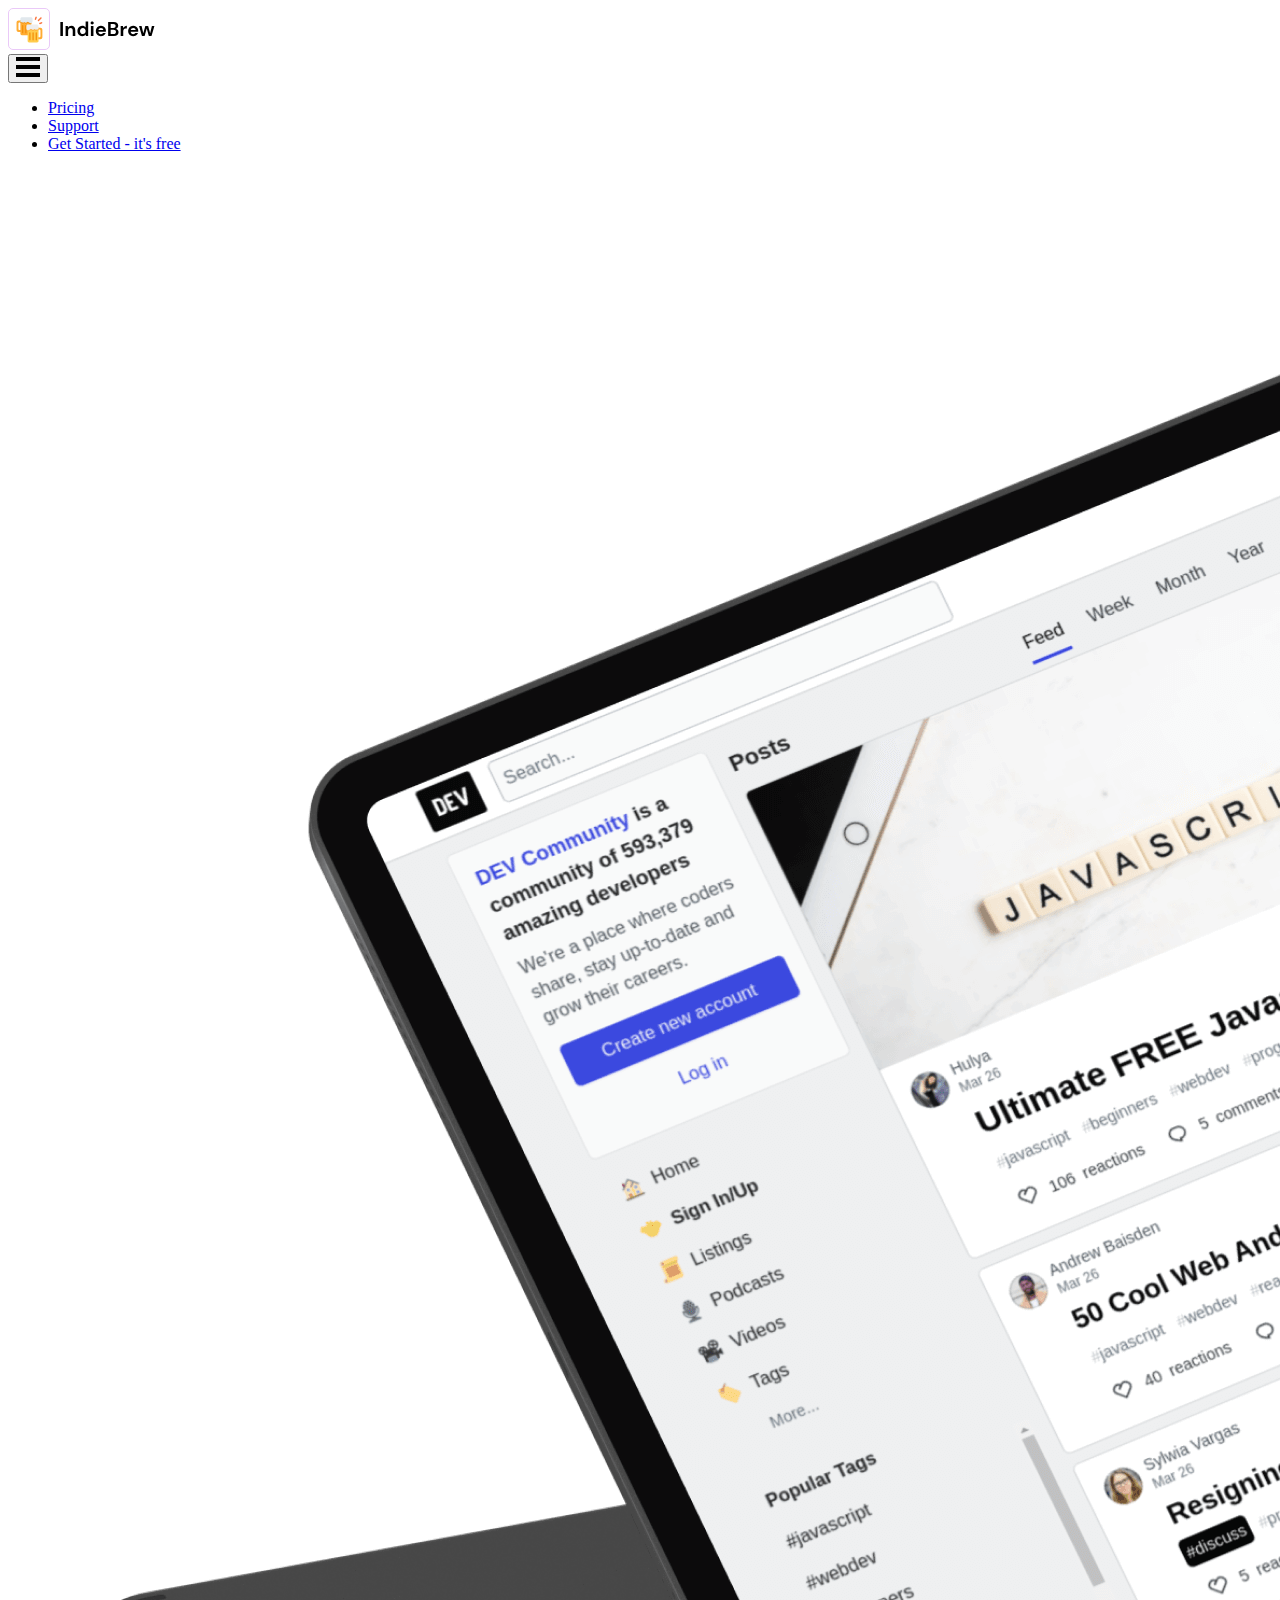
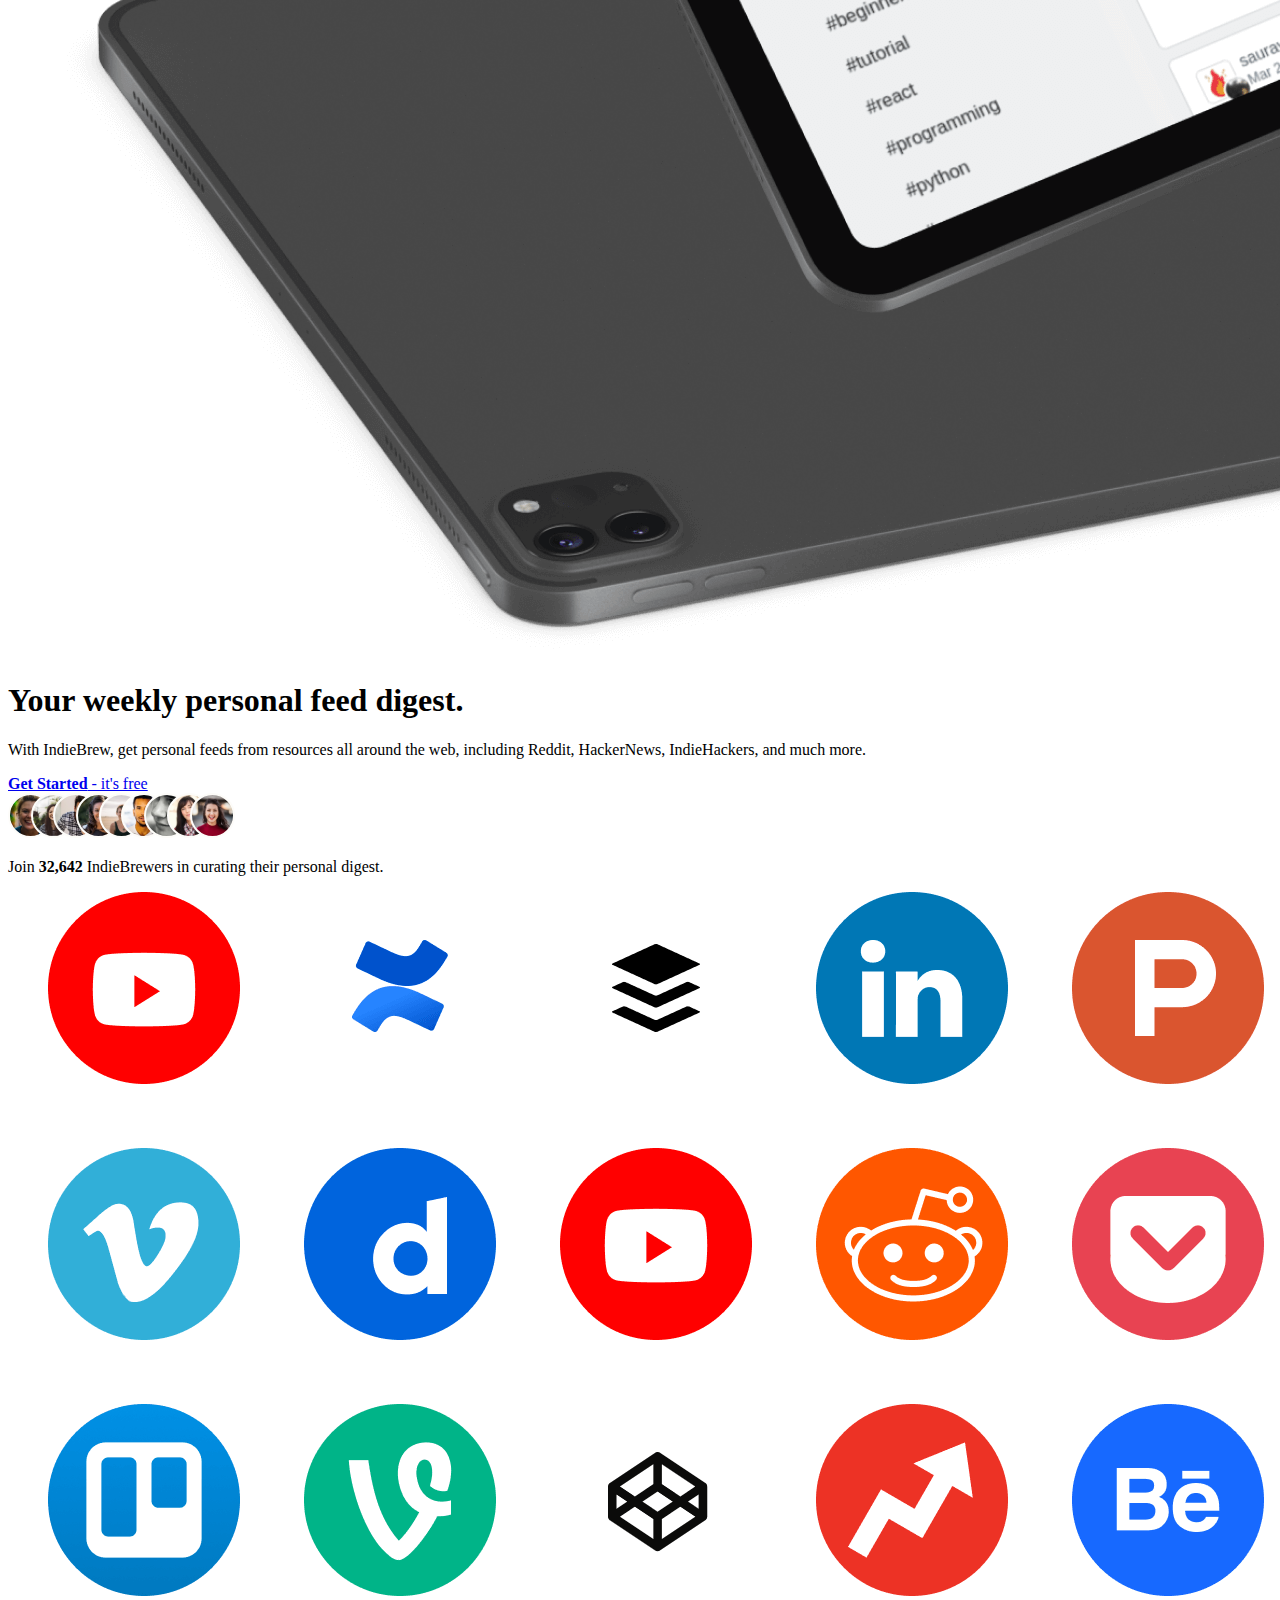
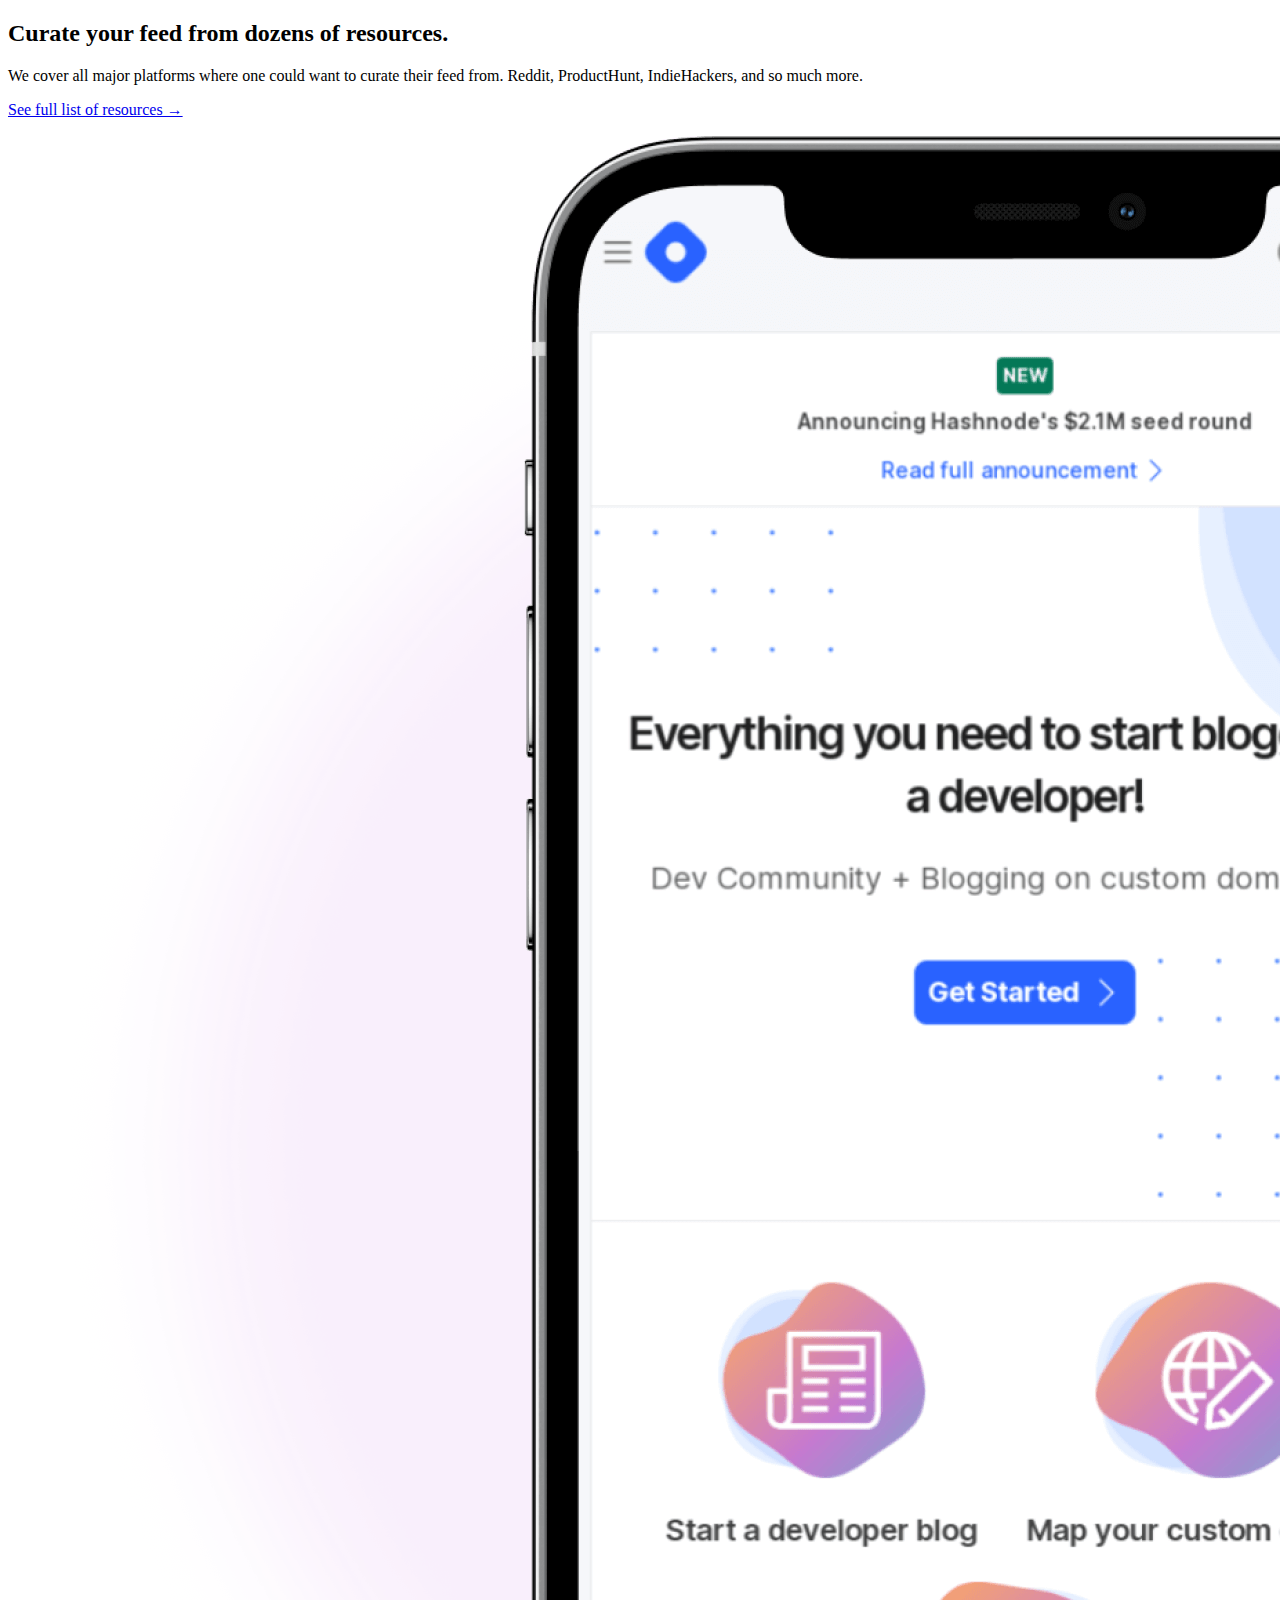
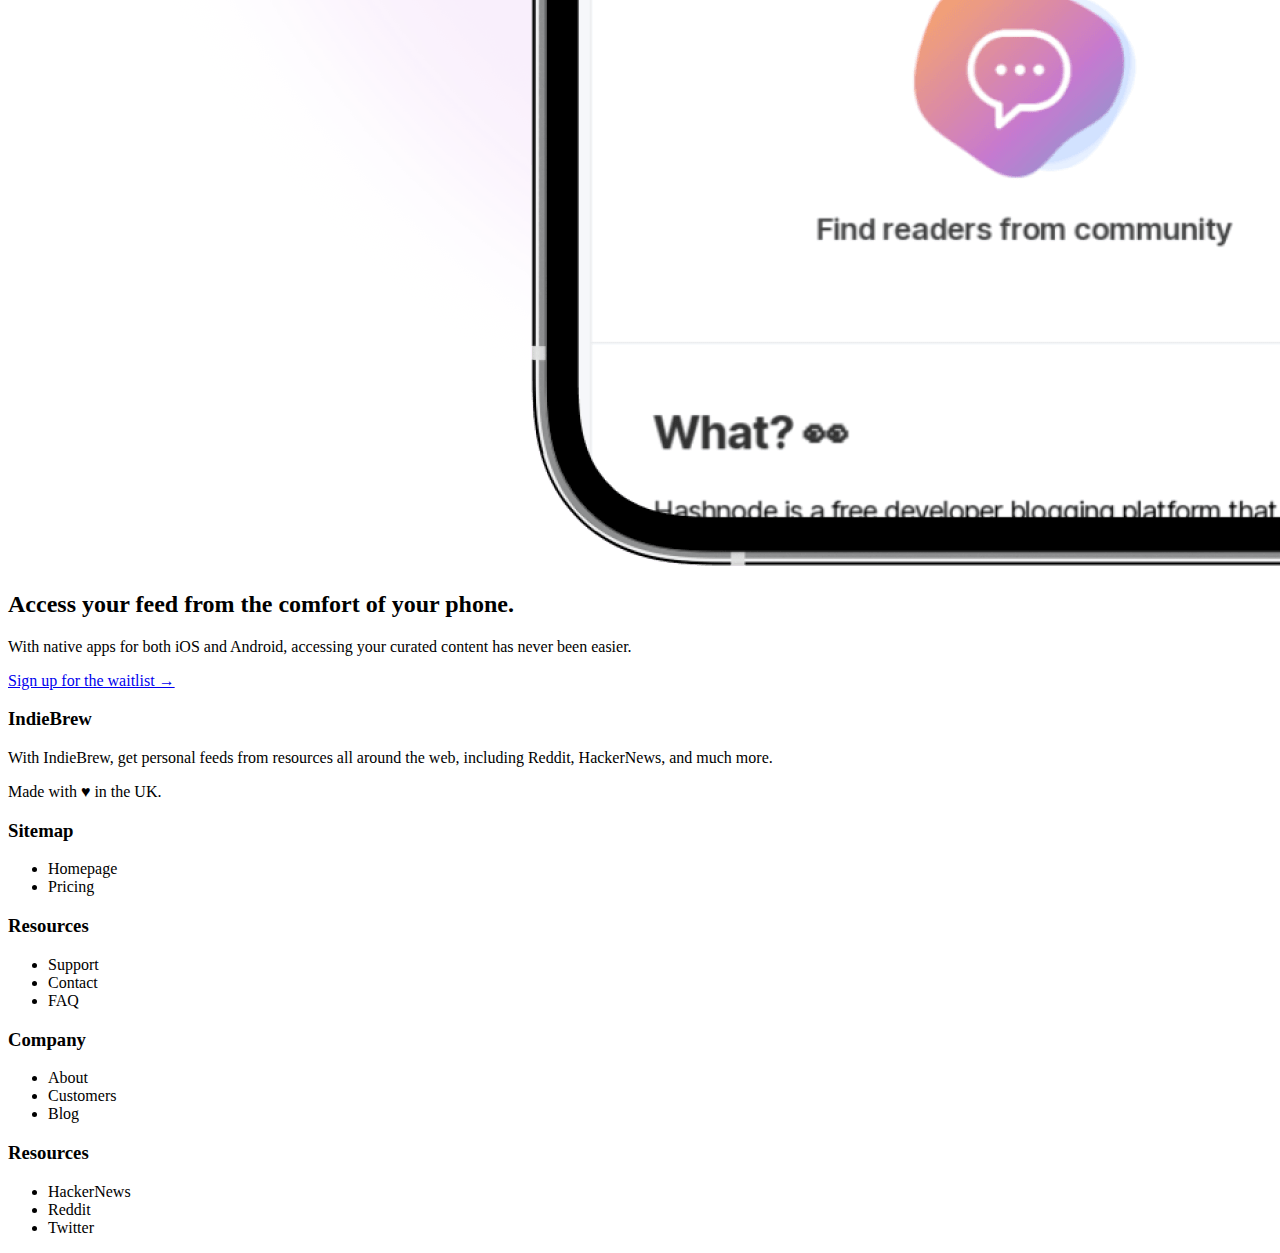
==== index.html @ 9e7b3b4a "Fixed markup typo" ====
<!DOCTYPE html>
<html lang="en">
<head>
    <meta charset="UTF-8">

    <title>Codewell | Spense landing page</title>

    <link rel="stylesheet" href="styles/styles.css">
</head>

<body>
<div class="container">
<header class="header">
<div class="header__container p-container">
    <div class="header__flex-container">
        <div class="header__logo">
            <a class="header__logo-link" href="index.html">
                <img class="header__logo-svg" src="Assets/Logo.svg" alt="IndieBrew logo">
            </a>
        </div>

        <div class="header__hamburger">
            <button class="header__hamburger-btn">
                <img class="header__hamburger-img" src="Assets/Hamburger Menu.svg" alt="Hamburger Menu icon">
            </button>
        </div>
    </div>

    <nav class="nav hidden">
        <ul class="nav__list">
            <li class="nav__item">
                <a class="nav__link" href="#">Pricing</a>
            </li>

            <li class="nav__item">
                <a class="nav__link" href="#">Support</a>
            </li>

            <li class="nav__item">
                <a class="nav__link nav__link--purple" href="#">Get Started - it's free</a>
            </li>
        </ul>
    </nav>
</div>
</header>

<main class="main">
<div class="main__container">
    <section class="intro">
        <div class="intro__container p-container">
            <figure  class="intro__img-container">
                <img class="intro__img" src="Assets/Feed Mockup.png" alt="A tilted tablet showing a news feed">
            </figure>

            <div class="intro__text-content">
                <h1 class="intro__title">
                    Your weekly personal feed digest.
                </h1>

                <p class="intro__description">
                    With IndieBrew, get personal feeds from resources all around the web, including Reddit, HackerNews, IndieHackers, and much more.
                </p>

                <div class="intro__link-container">
                    <a class="intro__link" href="#"><strong>Get Started</strong> - it's free</a>
                </div>

                <div class="intro__users-container">
                    <img class="intro__user-avatars" src="Assets/User Avatars.svg" alt="A number of user avatars overlapping each other">
                </div>

                <p class="intro__user-count">
                    Join <span class="intro__number"><strong>32,642</strong></span> IndieBrewers in curating their personal digest.
                </p>
            </div>
        </div>
    </section>

    <section class="features">
        <div class="features__container p-container">
            <div class="feature__resources-container">          
                <figure class="feature__social">
                    <img class="features__social-icons" src="Assets/Social Media Icons.png">
                </figure>

                <div class="feature__resources">
                    <h2 class="feature__title">
                        Curate your feed from dozens of resources.
                    </h2>

                    <p class="feature__description">
                        We cover all major platforms where one could want to curate their feed from. Reddit, ProductHunt, IndieHackers, and so much more.
                    </p>

                    <p class="feature__link-container"><a class="feature__link" href="#">See full list of resources →</a></p>
                </div>
            </div>

            <!-- Insert second grid element here -->

            <div class="feature__resources-container">          
                <figure class="feature__phone">
                    <img class="feature__phone-mockup" src="Assets/Phone Mockup.png">
                </figure>

                <div class="feature__access">
                    <h2 class="feature__title">
                        Access your feed from the comfort of your phone.
                    </h2>

                    <p class="feature__description">
                        With native apps for both iOS and Android, accessing your curated content has never been easier.
                    </p>

                    <p class="feature__link-container"><a class="feature__link" href="#">Sign up for the waitlist →</a></p>
                </div>
            </div>
        </div>
    </section>
</div>
</main>

<footer class="footer">
<div class="footer__container">
    <div class="footer__company">
        <h3 class="footer__title">
            IndieBrew
        </h3>

        <p class="footer__description">
            With IndieBrew, get personal feeds from resources all around the web, including Reddit, HackerNews, and much more.
        </p>

        <p class="footer__description">
            Made with ♥ in the UK.
        </p>
    </div>

    <nav class="footer__nav">
        <div class="footer__list">
            <h3 class="footer__list-title">
                Sitemap
            </h3>

            <ul class="footer__ul">
                <li class="footer__list-item">Homepage</li>
                <li class="footer__list-item">Pricing</li>
            </ul>
        </div>

        <div class="footer__list">
            <h3 class="footer__list-title">
                Resources
            </h3>

            <ul class="footer__ul">
                <li class="footer__list-item">Support</li>
                <li class="footer__list-item">Contact</li>
                <li class="footer__list-item">FAQ</li>
            </ul>
        </div>

        <div class="footer__list">
            <h3 class="footer__list-title">
                Company
            </h3>

            <ul class="footer__ul">
                <li class="footer__list-item">About</li>
                <li class="footer__list-item">Customers</li>
                <li class="footer__list-item">Blog</li>
            </ul>
        </div>

        <div class="footer__list">
            <h3 class="footer__list-title">
                Resources
            </h3>

            <ul class="footer__ul">
                <li class="footer__list-item">HackerNews</li>
                <li class="footer__list-item">Reddit</li>
                <li class="footer__list-item">Twitter</li>
            </ul>
        </div>
    </nav>
</div>
</footer>
</div>    
</body>
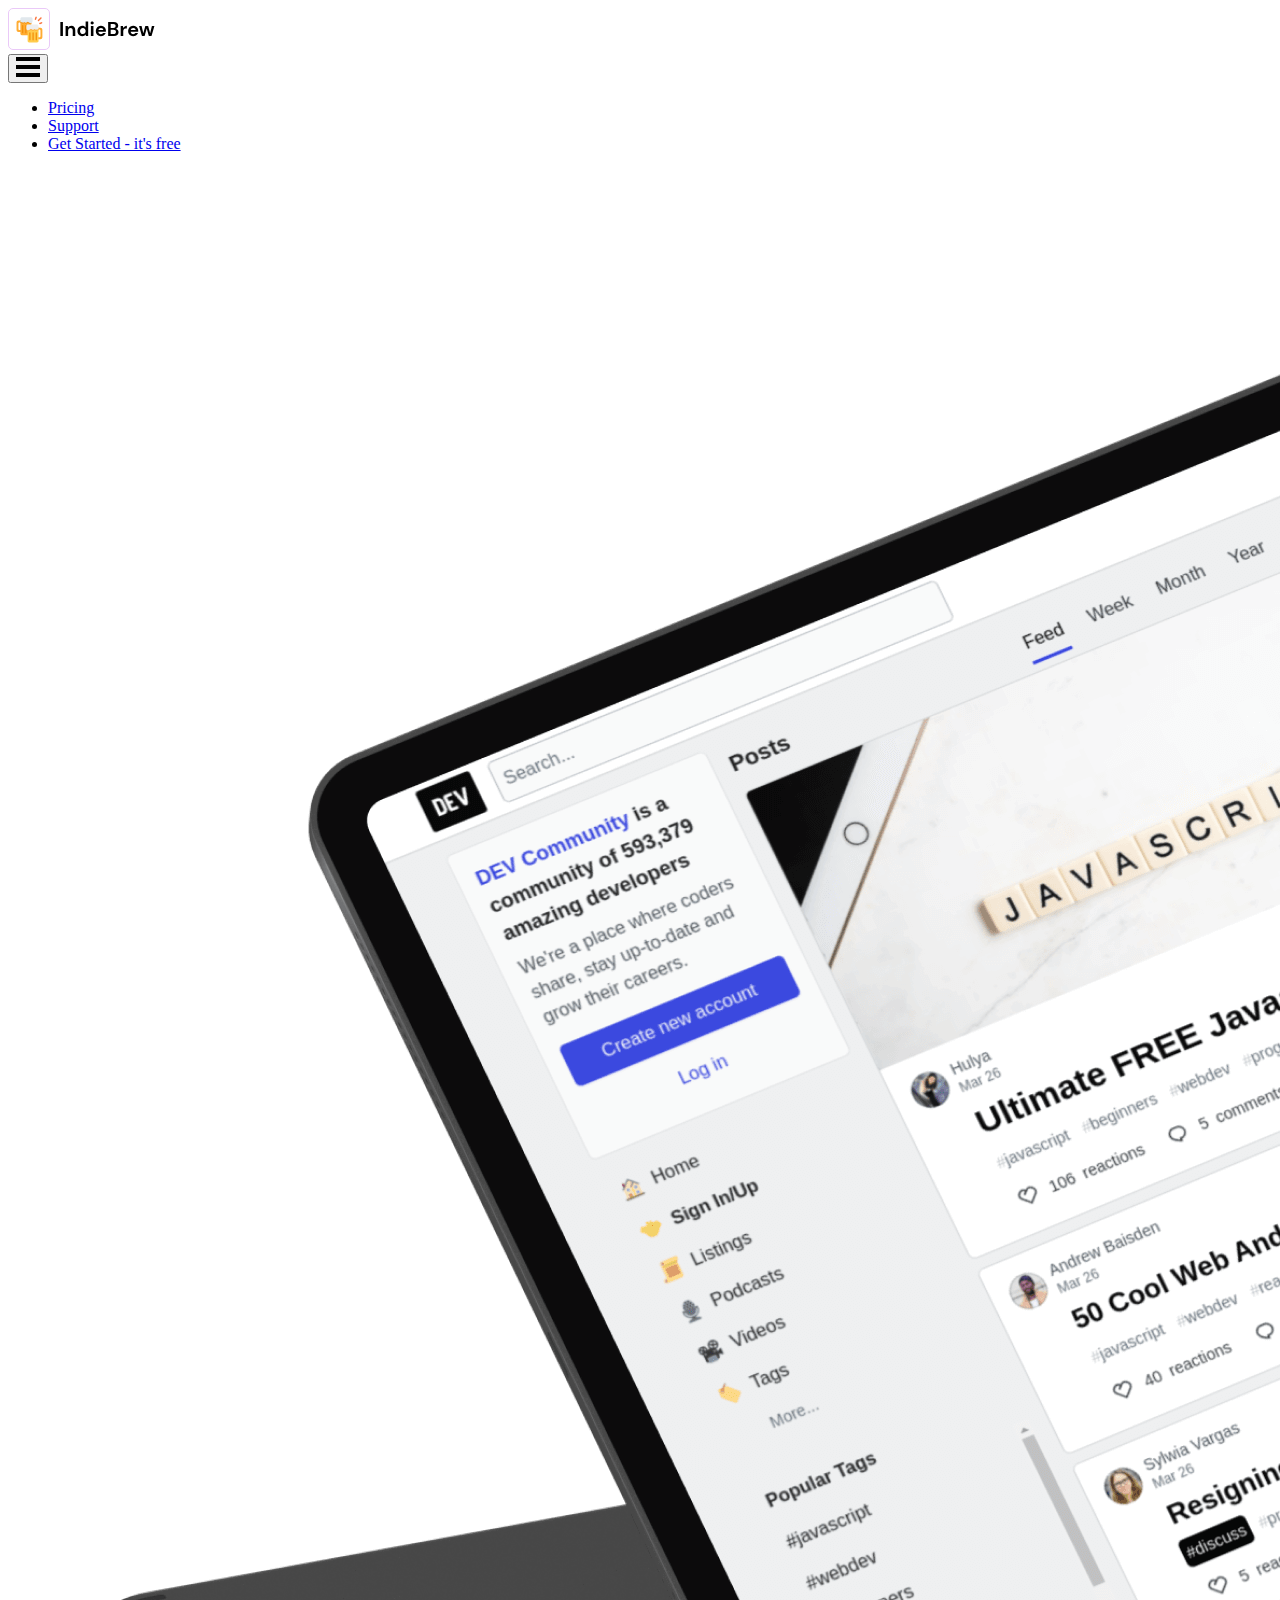
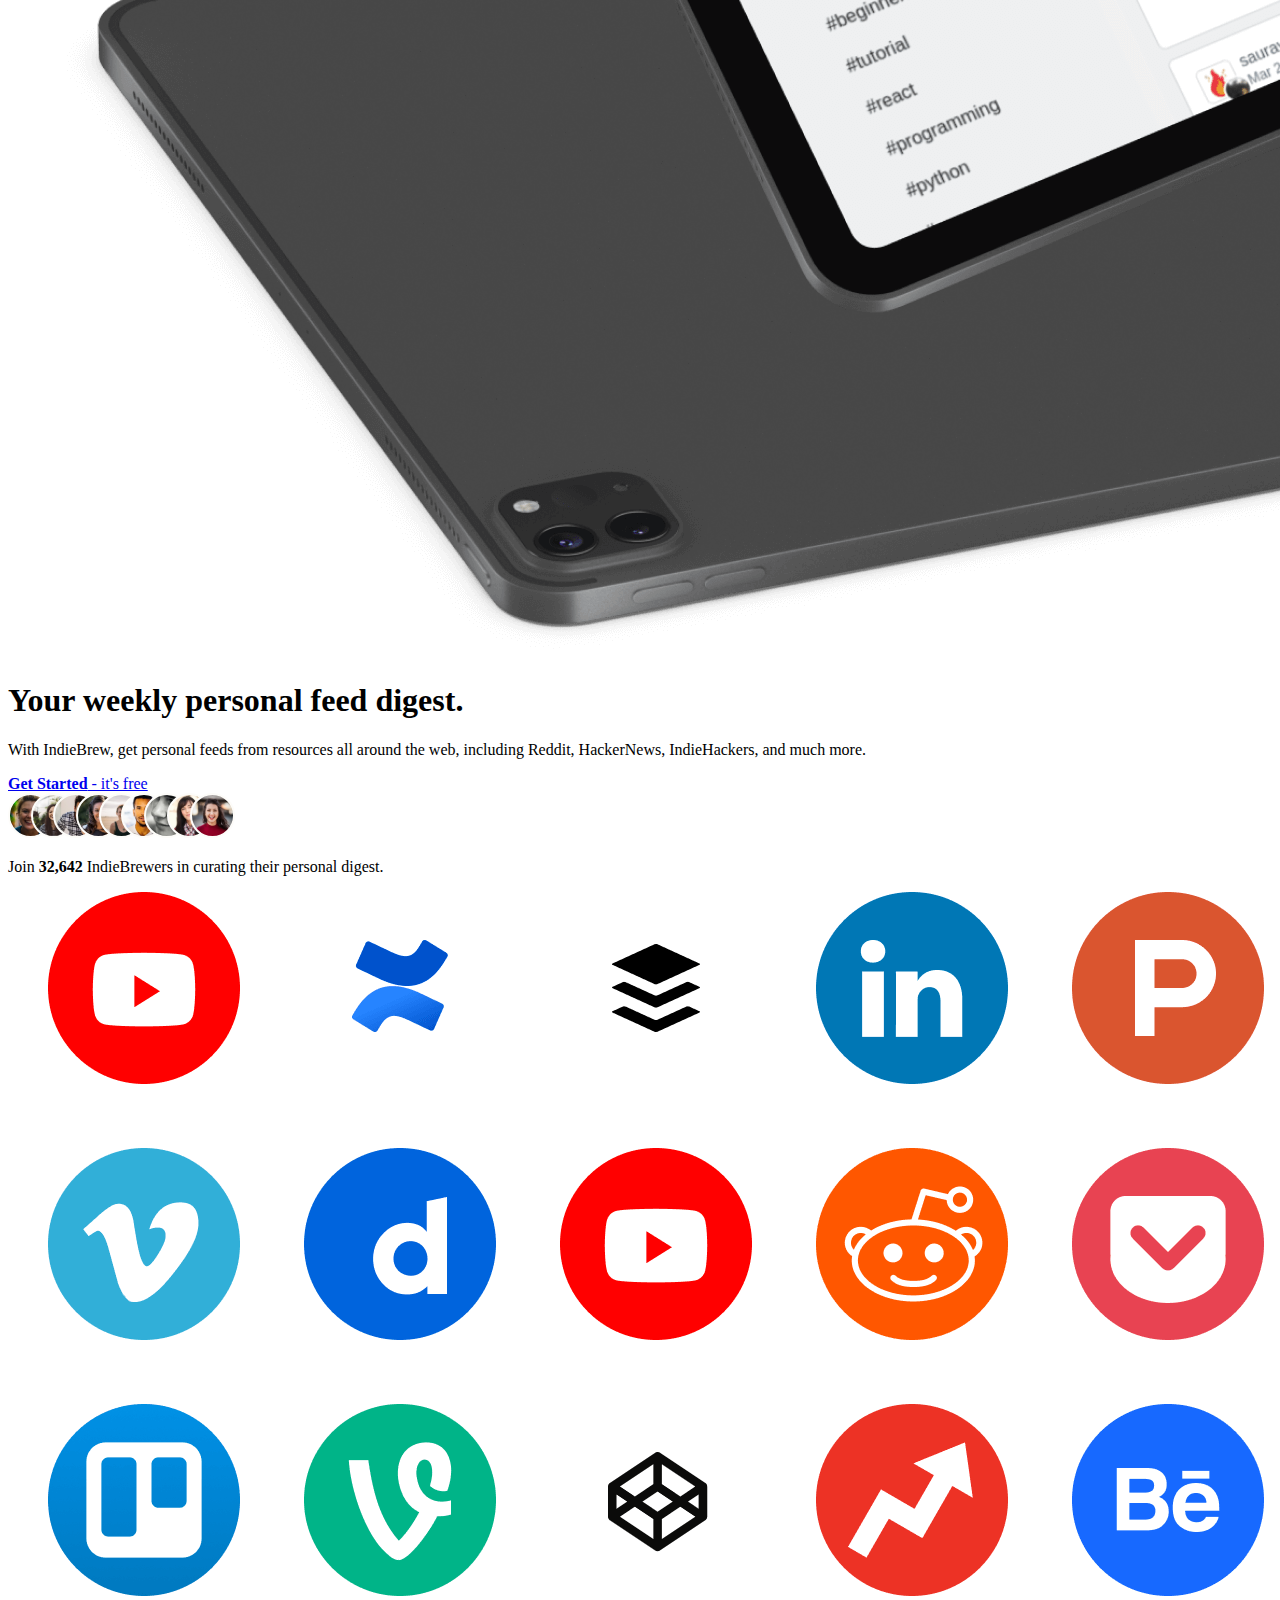
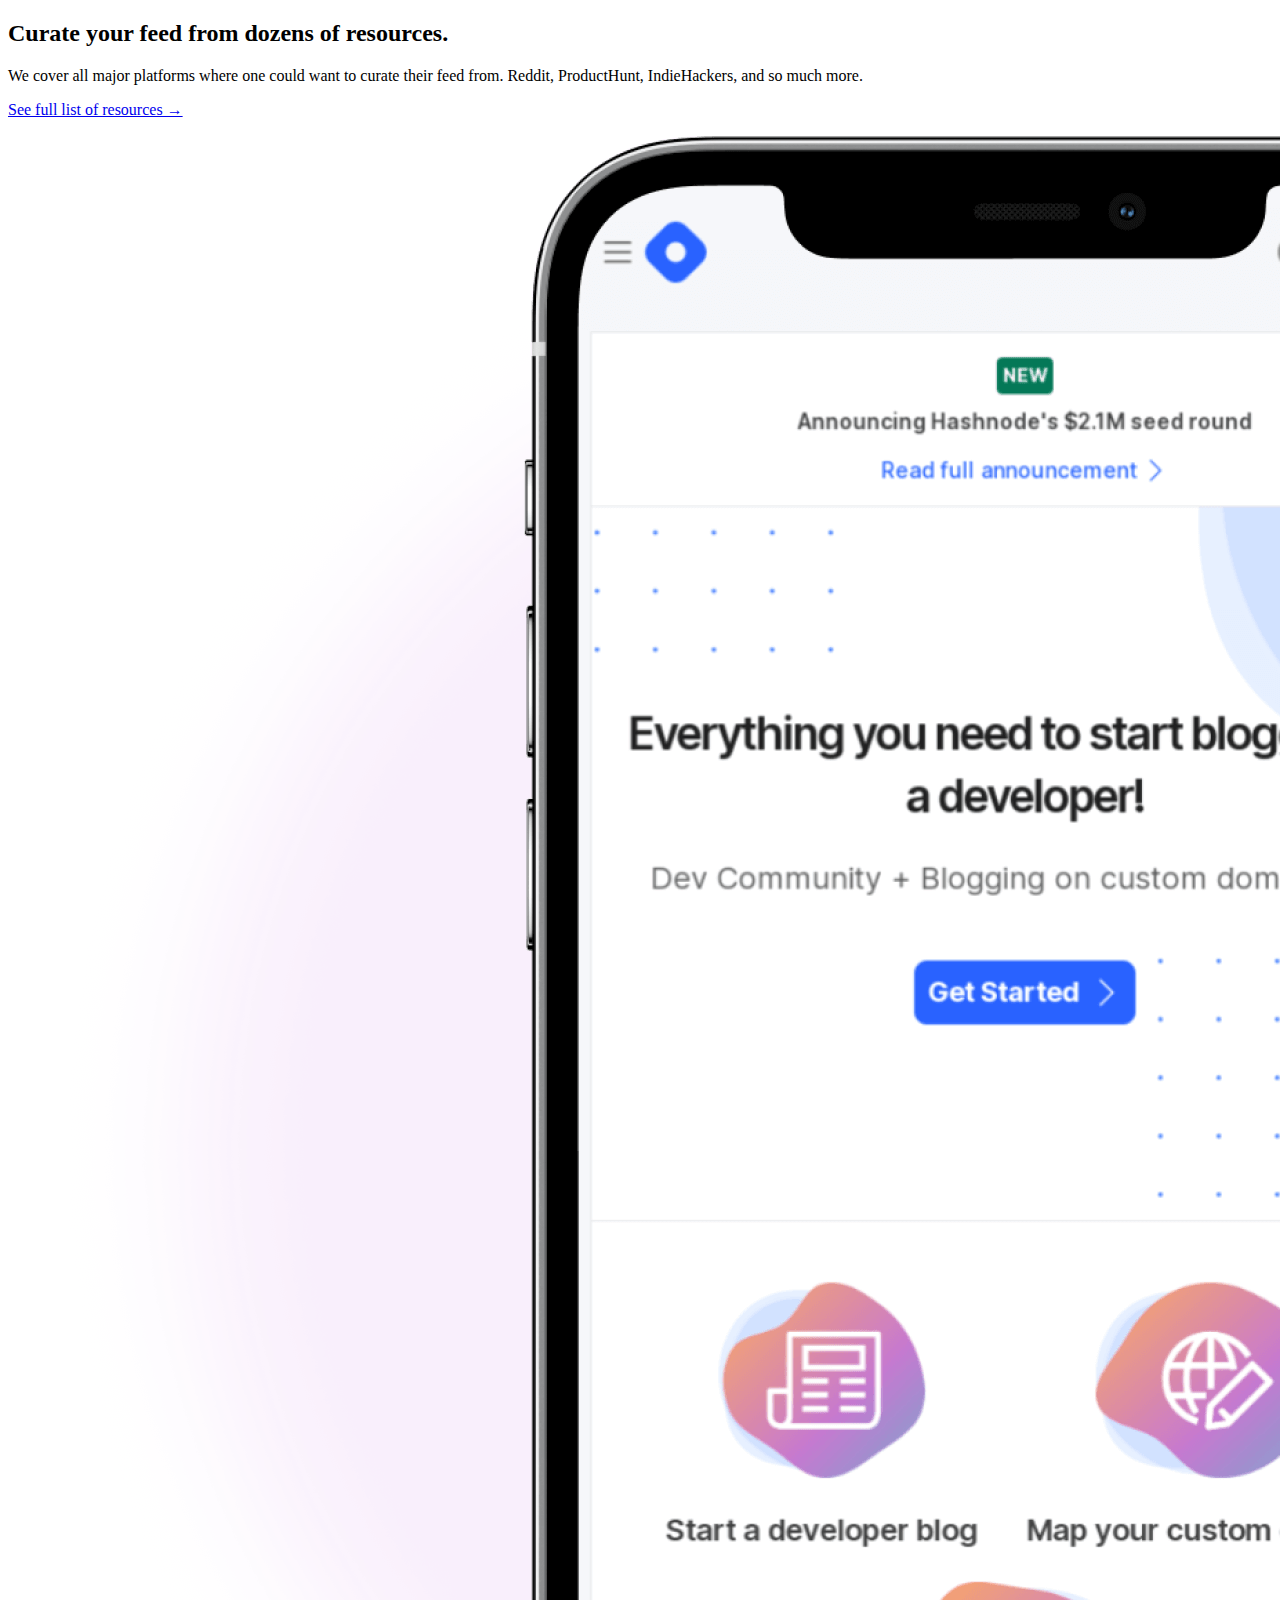
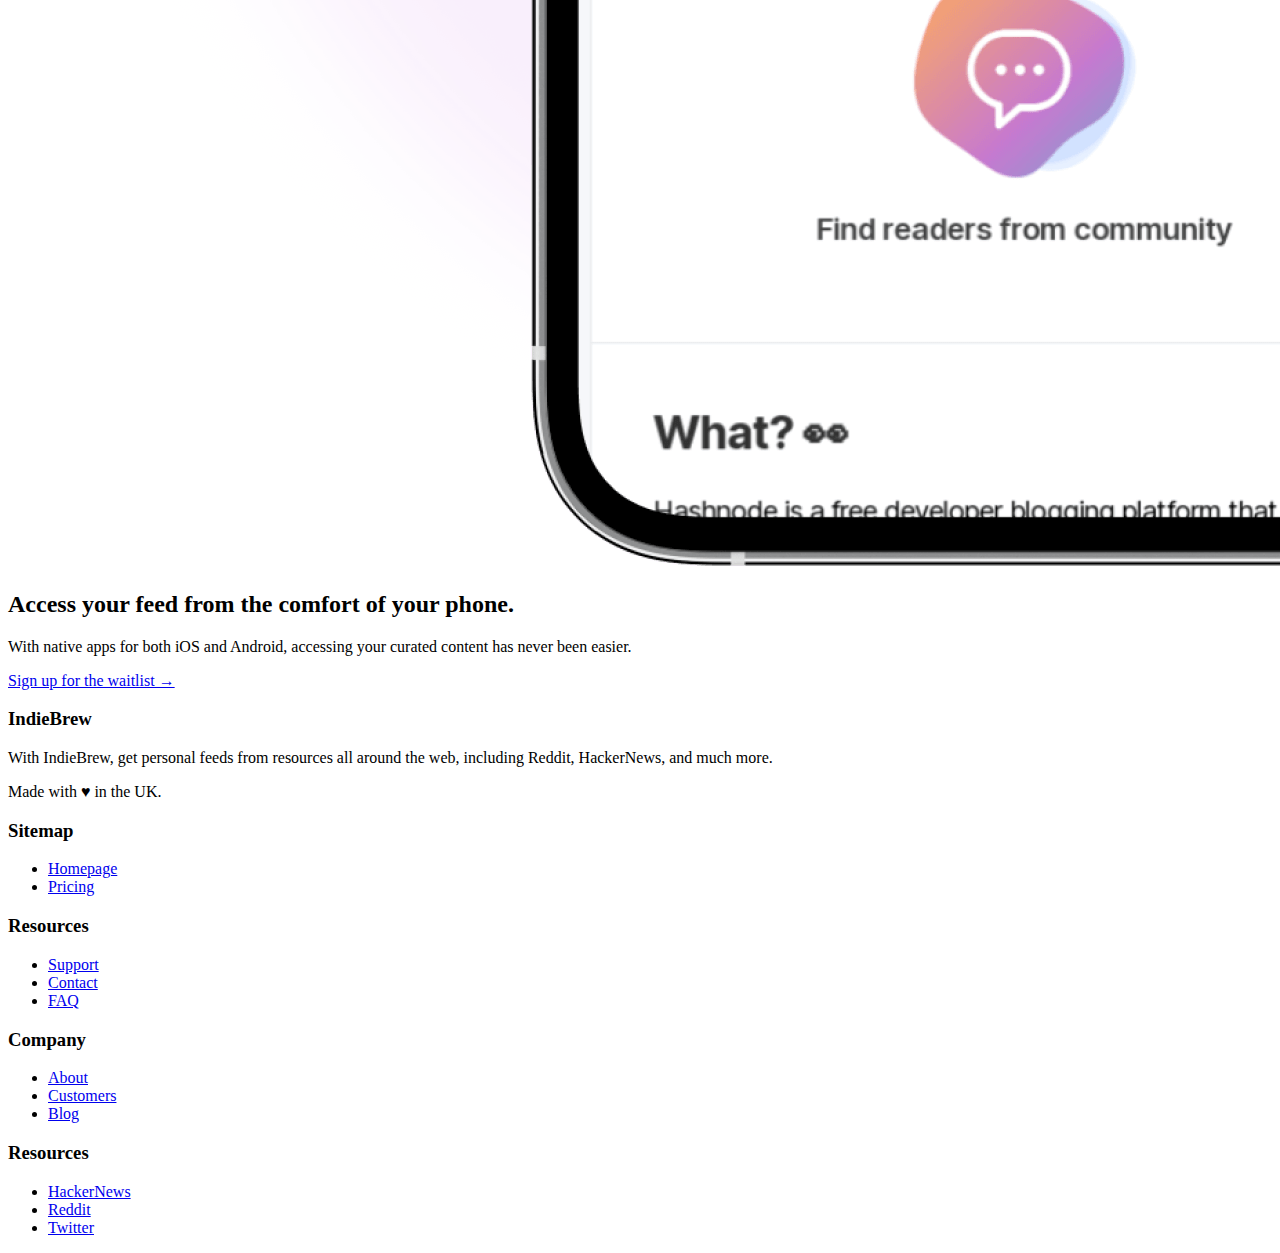
==== commit f25498ac: "Added footer links" ====
--- a/index.html
+++ b/index.html
@@ -26,7 +26,7 @@
         </div>
     </div>
 
-    <nav class="nav hidden">
+    <nav class="nav">
         <ul class="nav__list">
             <li class="nav__item">
                 <a class="nav__link" href="#">Pricing</a>
@@ -78,7 +78,7 @@
 
     <section class="features">
         <div class="features__container p-container">
-            <div class="feature__resources-container">          
+            <div class="feature__social-container">          
                 <figure class="feature__social">
                     <img class="features__social-icons" src="Assets/Social Media Icons.png">
                 </figure>
@@ -121,7 +121,7 @@
 </main>
 
 <footer class="footer">
-<div class="footer__container">
+<div class="footer__container p-container">
     <div class="footer__company">
         <h3 class="footer__title">
             IndieBrew
@@ -143,8 +143,8 @@
             </h3>
 
             <ul class="footer__ul">
-                <li class="footer__list-item">Homepage</li>
-                <li class="footer__list-item">Pricing</li>
+                <li class="footer__list-item"><a class="footer__list-link" href="#">Homepage</a></li>
+                <li class="footer__list-item"><a class="footer__list-link" href="#">Pricing</a></li>
             </ul>
         </div>
 
@@ -154,9 +154,9 @@
             </h3>
 
             <ul class="footer__ul">
-                <li class="footer__list-item">Support</li>
-                <li class="footer__list-item">Contact</li>
-                <li class="footer__list-item">FAQ</li>
+                <li class="footer__list-item"><a class="footer__list-link" href="#">Support</a></li>
+                <li class="footer__list-item"><a class="footer__list-link" href="#">Contact</a></li>
+                <li class="footer__list-item"><a class="footer__list-link" href="#">FAQ</a></li>
             </ul>
         </div>
 
@@ -166,9 +166,9 @@
             </h3>
 
             <ul class="footer__ul">
-                <li class="footer__list-item">About</li>
-                <li class="footer__list-item">Customers</li>
-                <li class="footer__list-item">Blog</li>
+                <li class="footer__list-item"><a class="footer__list-link" href="#">About</a></li>
+                <li class="footer__list-item"><a class="footer__list-link" href="#">Customers</a></li>
+                <li class="footer__list-item"><a class="footer__list-link" href="#">Blog</a></li>
             </ul>
         </div>
 
@@ -178,9 +178,9 @@
             </h3>
 
             <ul class="footer__ul">
-                <li class="footer__list-item">HackerNews</li>
-                <li class="footer__list-item">Reddit</li>
-                <li class="footer__list-item">Twitter</li>
+                <li class="footer__list-item"><a class="footer__list-link" href="#">HackerNews</a></li>
+                <li class="footer__list-item"><a class="footer__list-link" href="#">Reddit</a></li>
+                <li class="footer__list-item"><a class="footer__list-link" href="#">Twitter</a></li>
             </ul>
         </div>
     </nav>
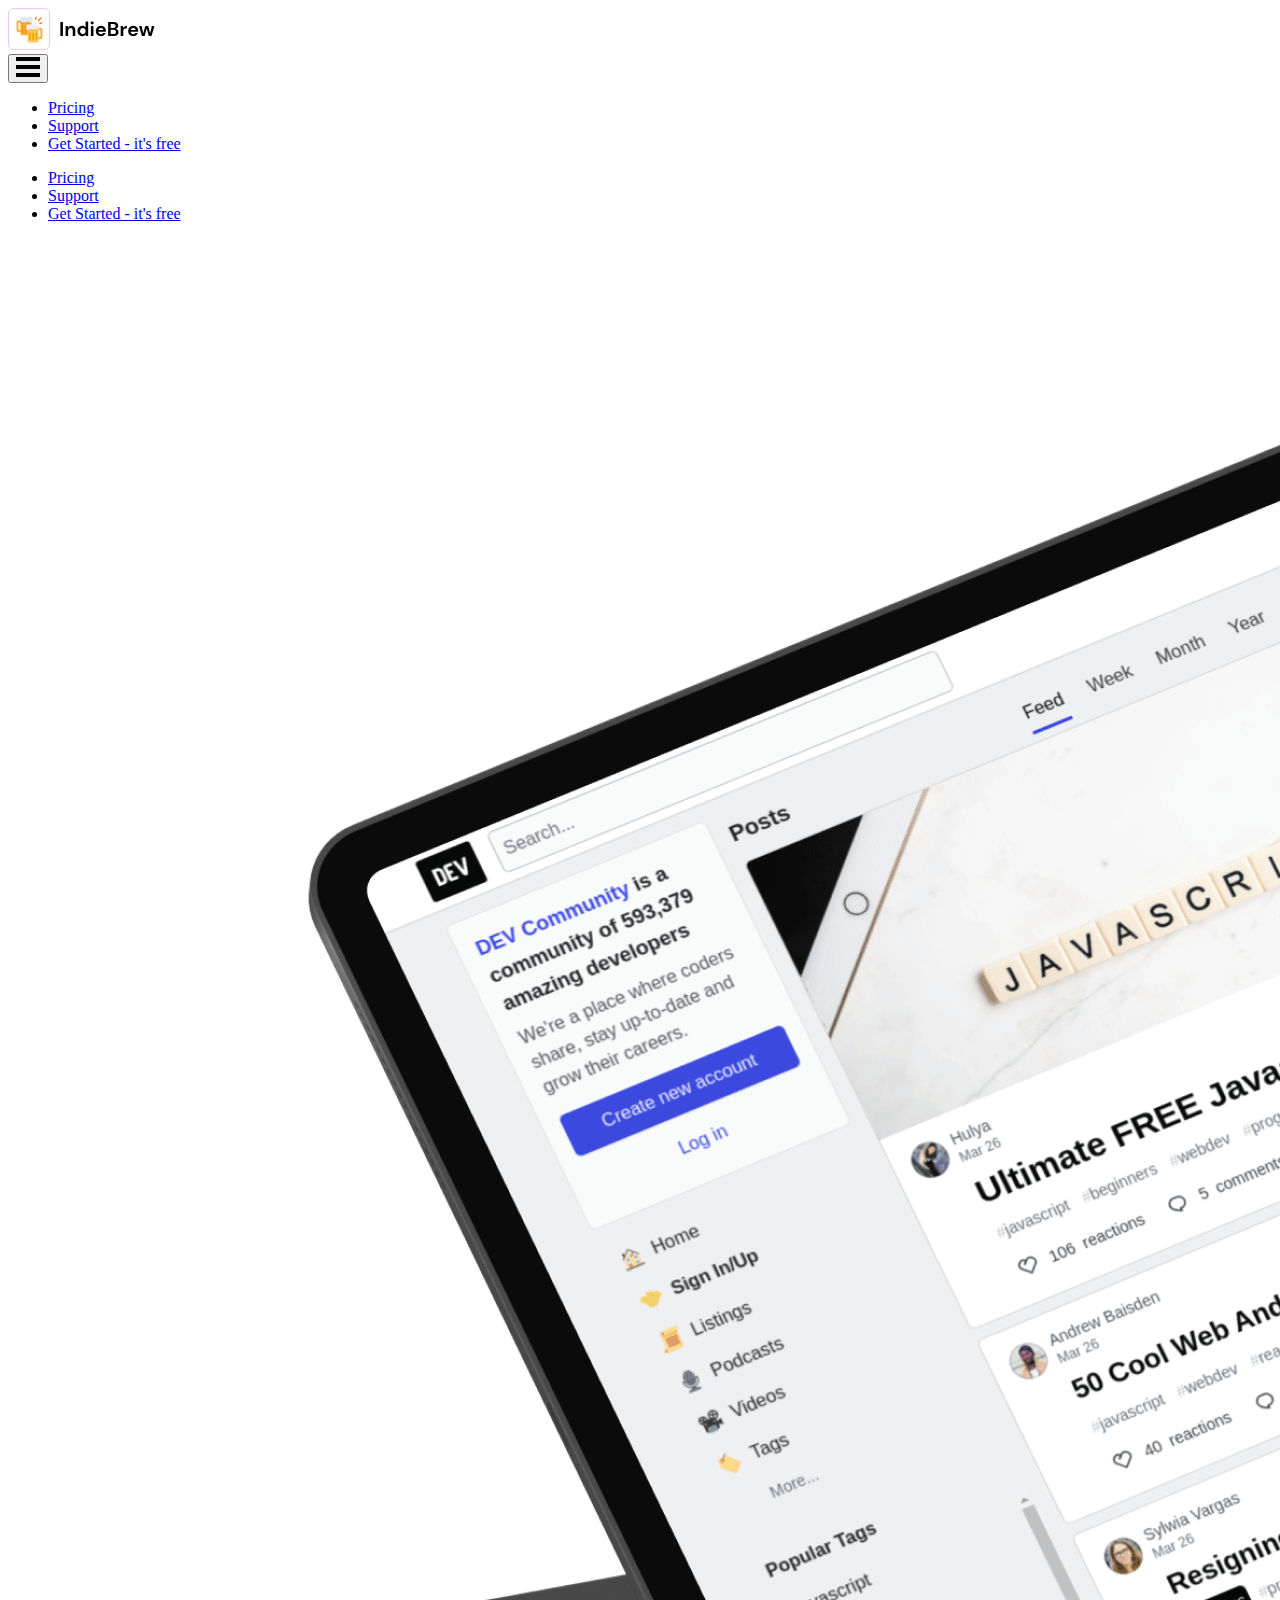
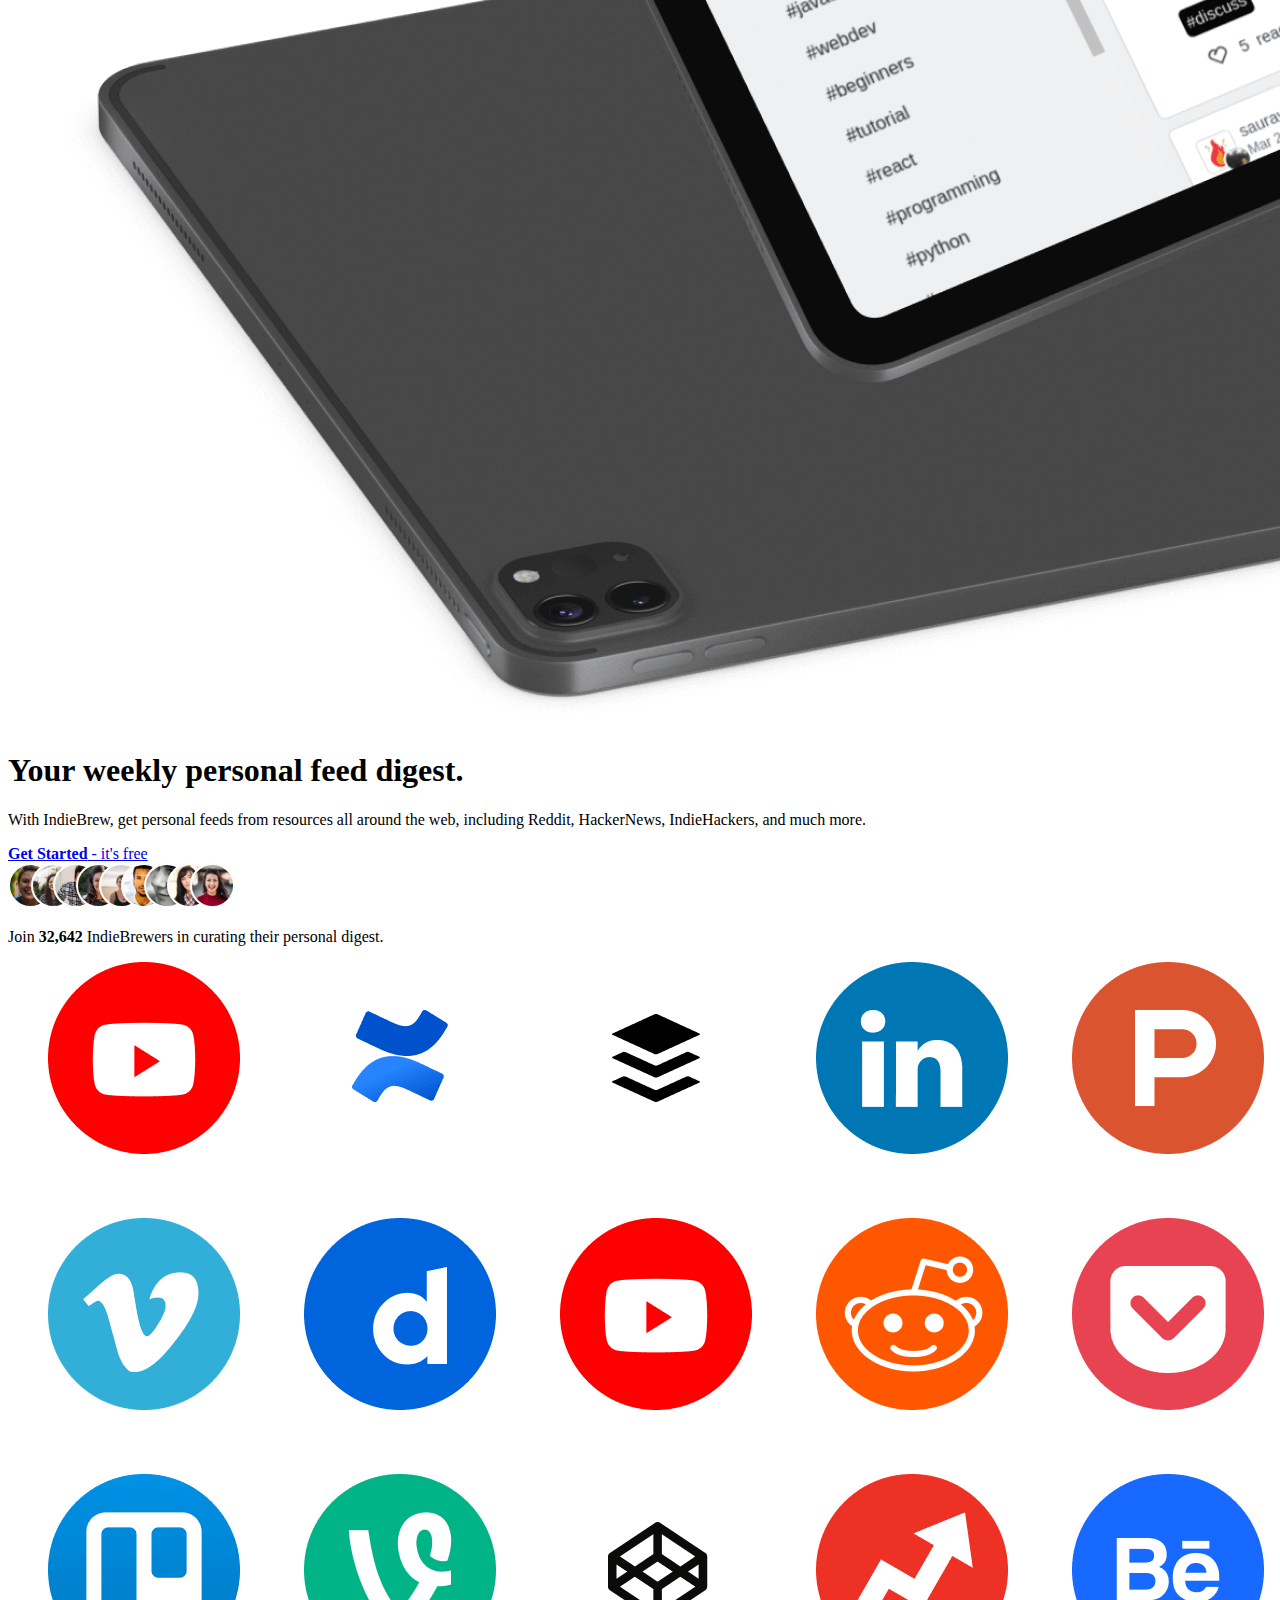
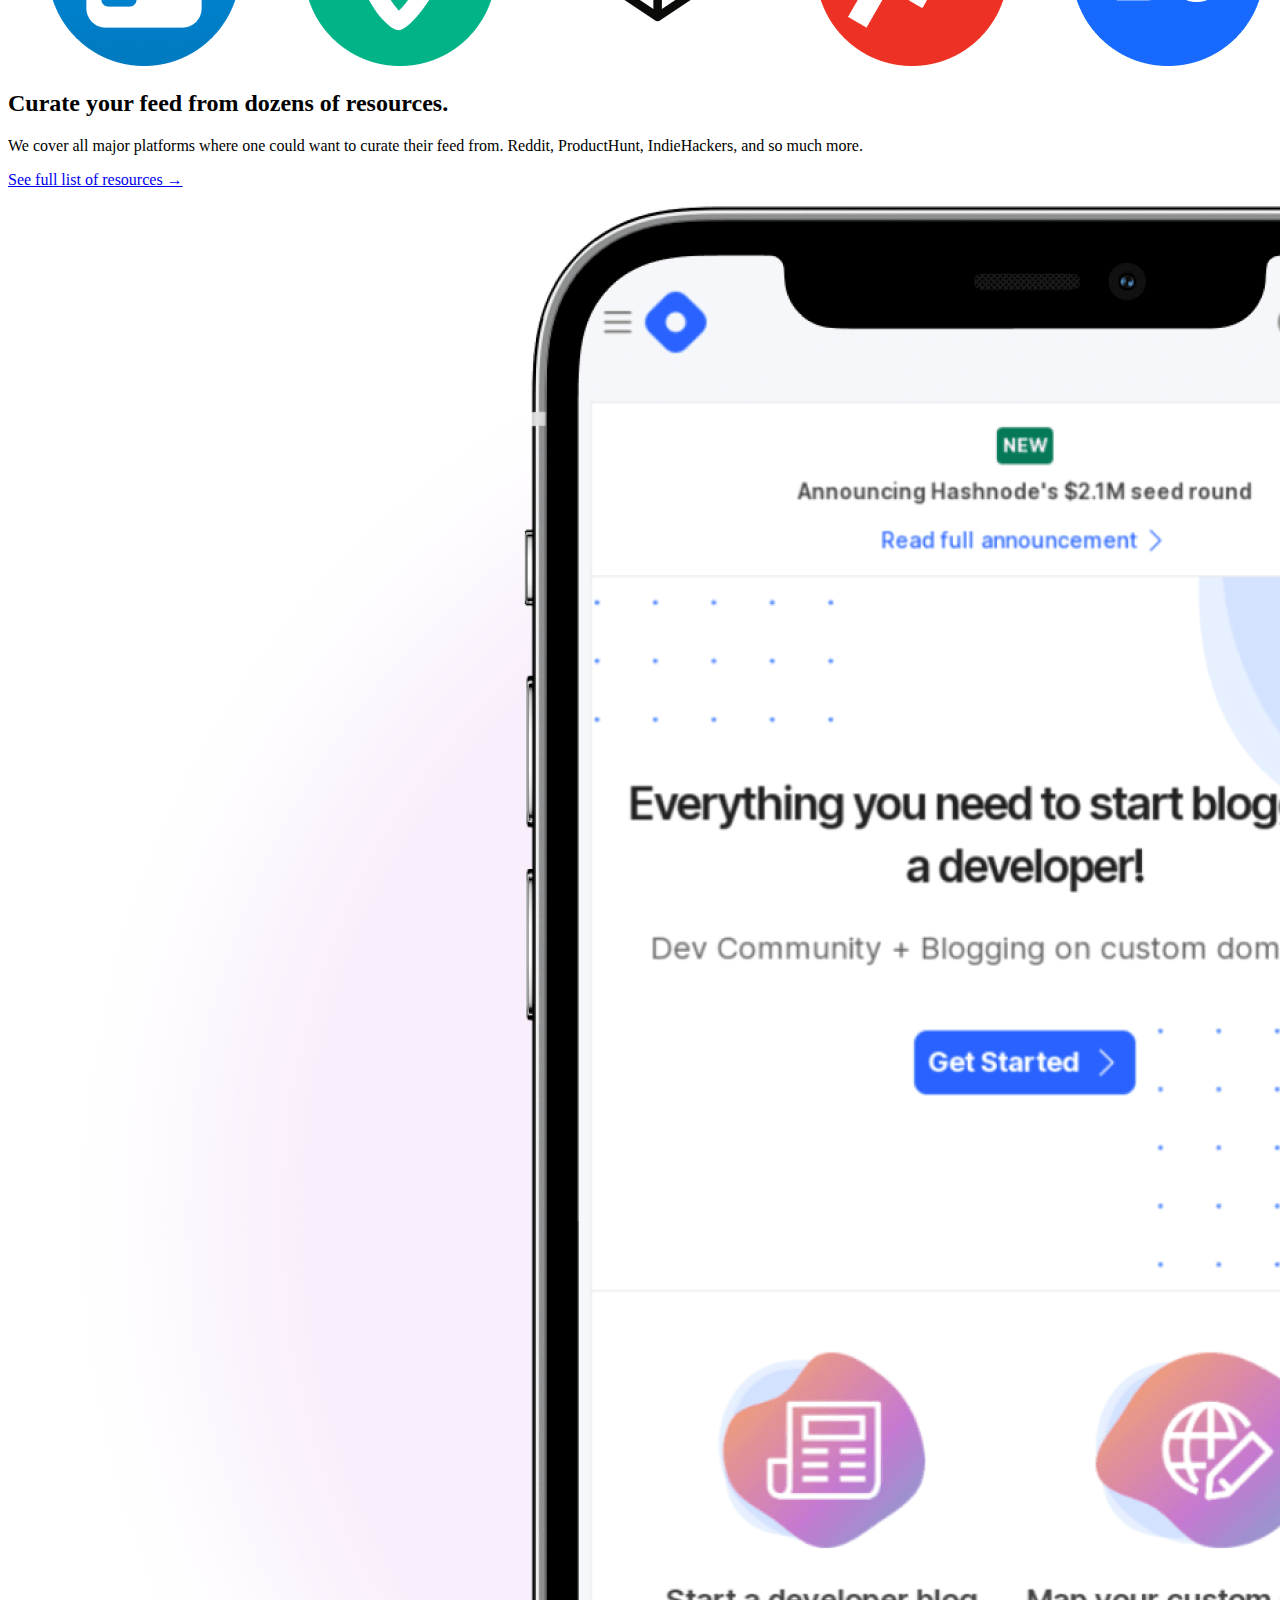
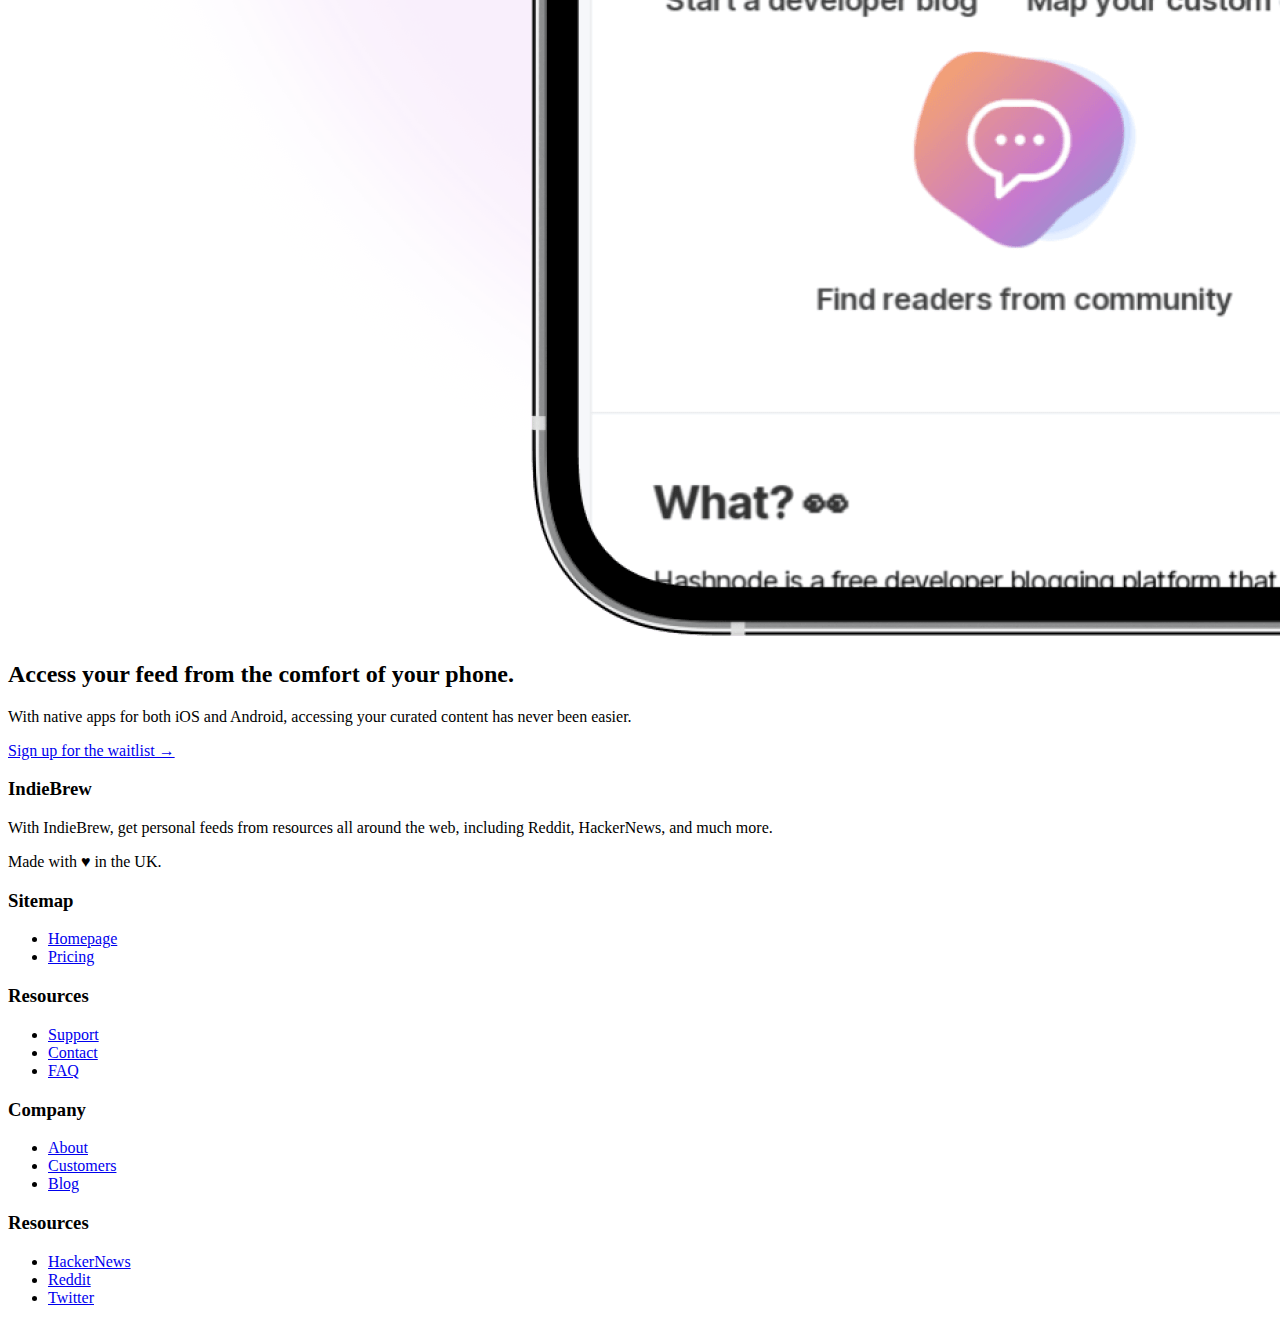
==== commit acf9304a: "Added various fixes" ====
--- a/index.html
+++ b/index.html
@@ -26,6 +26,22 @@
         </div>
     </div>
 
+    <nav class="nav-mobile">
+        <ul class="nav__list">
+            <li class="nav__item">
+                <a class="nav__link" href="#">Pricing</a>
+            </li>
+
+            <li class="nav__item">
+                <a class="nav__link" href="#">Support</a>
+            </li>
+
+            <li class="nav__item">
+                <a class="nav__link nav__link--purple" href="signup.html">Get Started - it's free</a>
+            </li>
+        </ul>
+    </nav>
+
     <nav class="nav">
         <ul class="nav__list">
             <li class="nav__item">
@@ -37,7 +53,7 @@
             </li>
 
             <li class="nav__item">
-                <a class="nav__link nav__link--purple" href="#">Get Started - it's free</a>
+                <a class="nav__link nav__link--purple" href="signup.html">Get Started - it's free</a>
             </li>
         </ul>
     </nav>
@@ -48,7 +64,7 @@
 <div class="main__container">
     <section class="intro">
         <div class="intro__container p-container">
-            <figure  class="intro__img-container">
+            <figure class="intro__img-container">
                 <img class="intro__img" src="Assets/Feed Mockup.png" alt="A tilted tablet showing a news feed">
             </figure>
 
@@ -62,7 +78,7 @@
                 </p>
 
                 <div class="intro__link-container">
-                    <a class="intro__link" href="#"><strong>Get Started</strong> - it's free</a>
+                    <a class="intro__link" href="signup.html"><strong>Get Started</strong> - it's free</a>
                 </div>
 
                 <div class="intro__users-container">
@@ -80,7 +96,7 @@
         <div class="features__container p-container">
             <div class="feature__social-container">          
                 <figure class="feature__social">
-                    <img class="features__social-icons" src="Assets/Social Media Icons.png">
+                    <img class="features__social-icons" src="Assets/Social Media Icons.png" alt="Icons for various social media platforms">
                 </figure>
 
                 <div class="feature__resources">
@@ -100,7 +116,7 @@
 
             <div class="feature__resources-container">          
                 <figure class="feature__phone">
-                    <img class="feature__phone-mockup" src="Assets/Phone Mockup.png">
+                    <img class="feature__phone-mockup" src="Assets/Phone Mockup.png" alt="An illustration of an iPhone device">
                 </figure>
 
                 <div class="feature__access">
